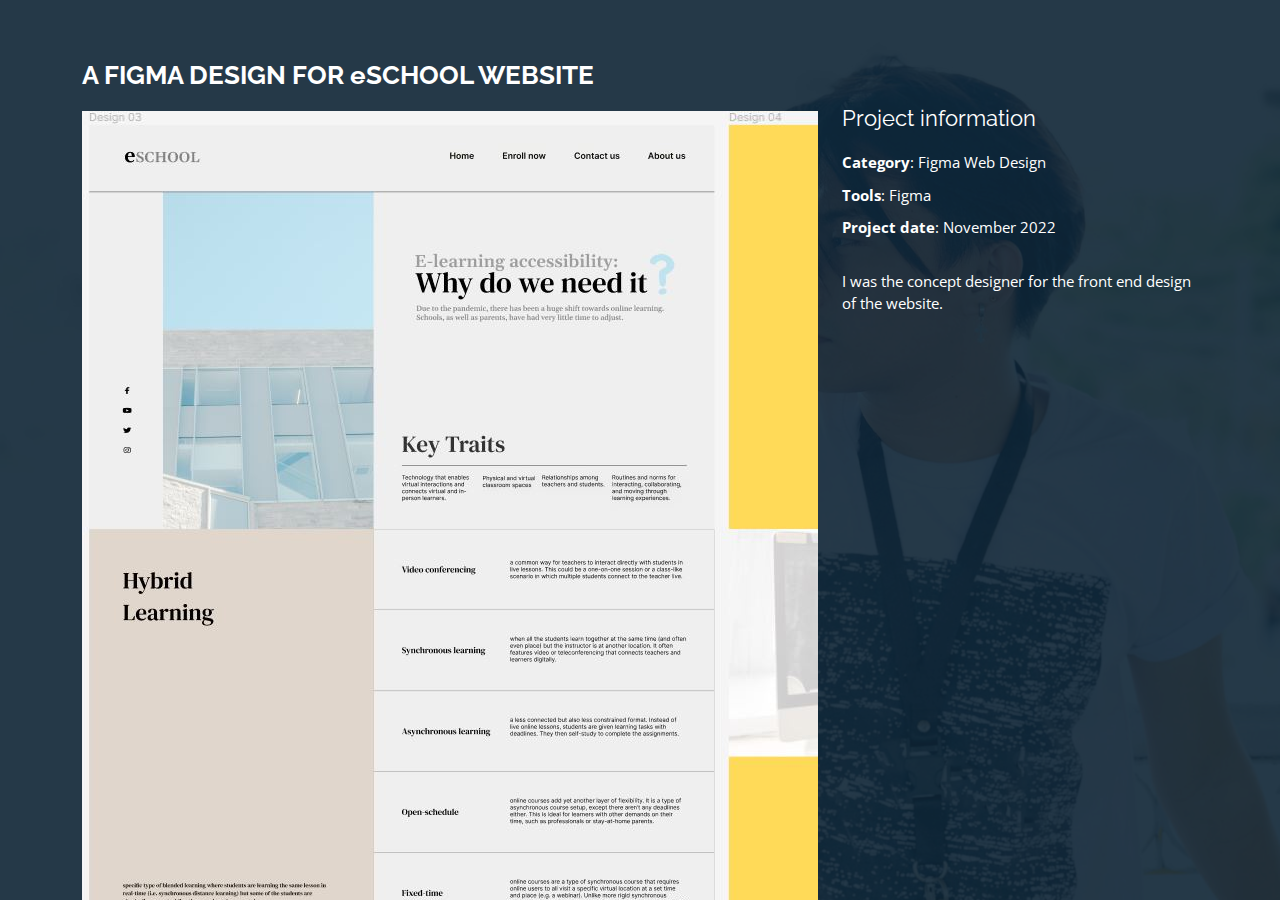
==== portfolio-figma-design-eschool-website.html @ 555235fd "changes" ====
<!DOCTYPE html>
<html lang="en">

<head>
  <meta charset="utf-8">
  <meta content="width=device-width, initial-scale=1.0" name="viewport">

  <title>Lou' Portfolio - FIGMA DESIGN eSCHOOL WEBSITE</title>
  <meta content="" name="description">
  <meta content="" name="keywords">

  <!-- Favicons -->
  <link href="assets/img/favicon.png" rel="icon">
  <link href="assets/img/apple-touch-icon.png" rel="apple-touch-icon">

  <!-- Google Fonts -->
  <link href="https://fonts.googleapis.com/css?family=Open+Sans:300,300i,400,400i,600,600i,700,700i|Raleway:300,300i,400,400i,500,500i,600,600i,700,700i|Poppins:300,300i,400,400i,500,500i,600,600i,700,700i" rel="stylesheet">

  <!-- Vendor CSS Files -->
  <link href="assets/vendor/bootstrap/css/bootstrap.min.css" rel="stylesheet">
  <link href="assets/vendor/bootstrap-icons/bootstrap-icons.css" rel="stylesheet">
  <link href="assets/vendor/boxicons/css/boxicons.min.css" rel="stylesheet">
  <link href="assets/vendor/glightbox/css/glightbox.min.css" rel="stylesheet">
  <link href="assets/vendor/remixicon/remixicon.css" rel="stylesheet">
  <link href="assets/vendor/swiper/swiper-bundle.min.css" rel="stylesheet">

  <!-- Template Main CSS File -->
  <link href="assets/css/style.css" rel="stylesheet">

  <!-- =======================================================
  * Template Name: Personal - v4.0.1
  * Template URL: https://bootstrapmade.com/personal-free-resume-bootstrap-template/
  * Author: BootstrapMade.com
  * License: https://bootstrapmade.com/license/
  ======================================================== -->
</head>

<body>

  <main id="main">

    <!-- ======= Portfolio Details ======= -->
    <div id="portfolio-details" class="portfolio-details">
      <div class="container">

        <div class="row">

          <div class="col-lg-8">
            <h2 class="portfolio-title">A FIGMA DESIGN FOR eSCHOOL WEBSITE</h2>

            <div class="portfolio-details-slider swiper-container">
              <div class="swiper-wrapper align-items-center">

                <div class="swiper-slide">
                  <img src="assets/img/portfolio/Figma/Figma 3.JPG" alt="">
                </div>

              </div>
              <div class="swiper-pagination"></div>
            </div>

          </div>

          <div class="col-lg-4 portfolio-info">
            <h3>Project information</h3>
            <ul>
              <li><strong>Category</strong>: Figma Web Design</li>
              <li><strong>Tools</strong>: Figma</li>
              <li><strong>Project date</strong>: November 2022</li>
            </ul>

            <p>
              I was the concept designer for the front end design of the website.
            </p>
          </div>

        </div>

      </div>
    </div><!-- End Portfolio Details -->

  </main><!-- End #main -->

  <div class="credits">
    <!-- All the links in the footer should remain intact. -->
    <!-- You can delete the links only if you purchased the pro version. -->
    <!-- Licensing information: https://bootstrapmade.com/license/ -->
    <!-- Purchase the pro version with working PHP/AJAX contact form: https://bootstrapmade.com/personal-free-resume-bootstrap-template/ -->
    Designed by <a href="https://bootstrapmade.com/">BootstrapMade</a>
  </div>

  <!-- Vendor JS Files -->
  <script src="assets/vendor/bootstrap/js/bootstrap.bundle.min.js"></script>
  <script src="assets/vendor/glightbox/js/glightbox.min.js"></script>
  <script src="assets/vendor/isotope-layout/isotope.pkgd.min.js"></script>
  <script src="assets/vendor/php-email-form/validate.js"></script>
  <script src="assets/vendor/purecounter/purecounter.js"></script>
  <script src="assets/vendor/swiper/swiper-bundle.min.js"></script>
  <script src="assets/vendor/waypoints/noframework.waypoints.js"></script>

  <!-- Template Main JS File -->
  <script src="assets/js/main.js"></script>

</body>

</html>
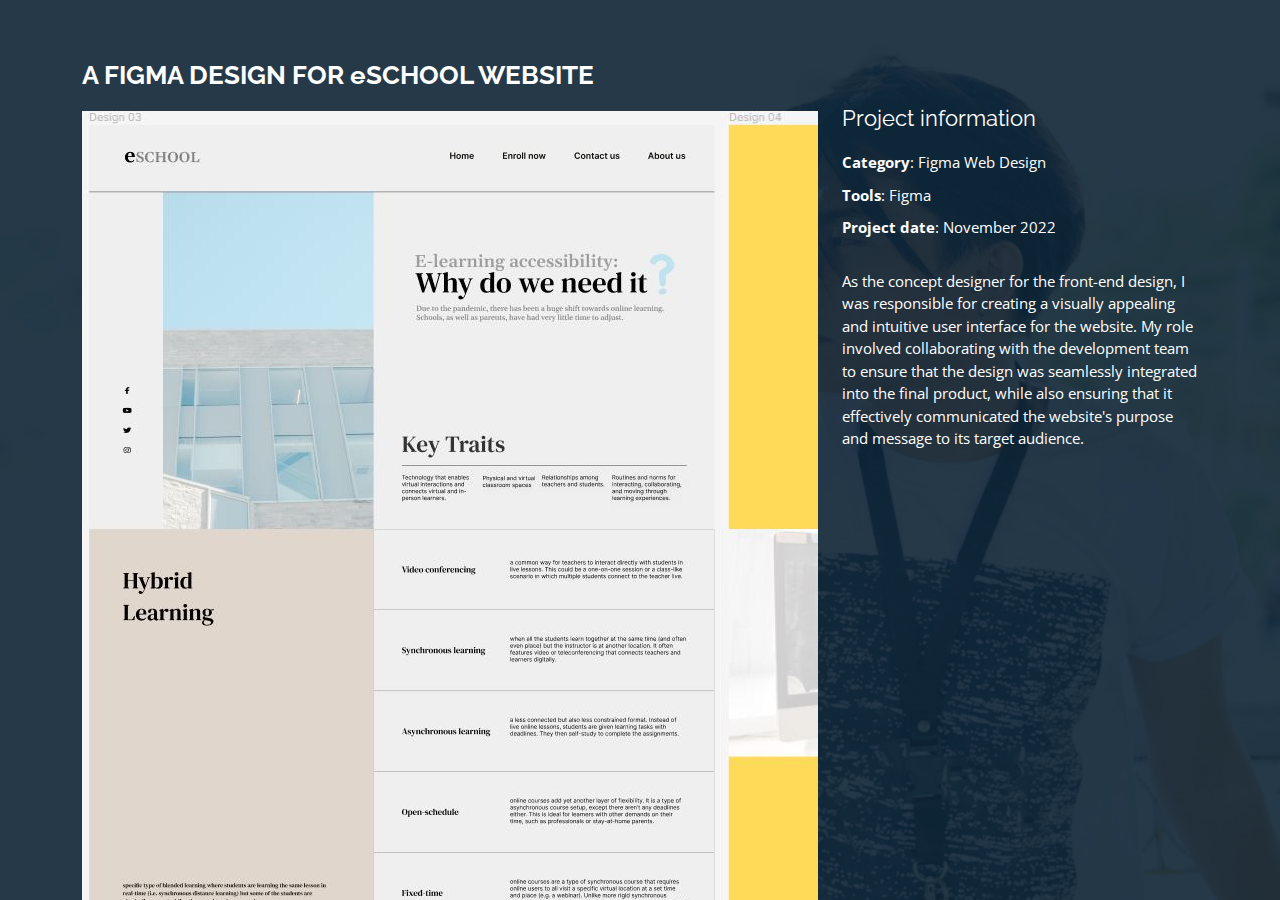
==== commit 1af84d71: "new changes" ====
--- a/portfolio-figma-design-eschool-website.html
+++ b/portfolio-figma-design-eschool-website.html
@@ -2,32 +2,32 @@
 <html lang="en">
 
 <head>
-  <meta charset="utf-8">
-  <meta content="width=device-width, initial-scale=1.0" name="viewport">
+    <meta charset="utf-8">
+    <meta content="width=device-width, initial-scale=1.0" name="viewport">
 
-  <title>Lou' Portfolio - FIGMA DESIGN eSCHOOL WEBSITE</title>
-  <meta content="" name="description">
-  <meta content="" name="keywords">
+    <title>Lou' Portfolio - FIGMA DESIGN eSCHOOL WEBSITE</title>
+    <meta content="" name="description">
+    <meta content="" name="keywords">
 
-  <!-- Favicons -->
-  <link href="assets/img/favicon.png" rel="icon">
-  <link href="assets/img/apple-touch-icon.png" rel="apple-touch-icon">
+    <!-- Favicons -->
+    <link href="assets/img/favicon.png" rel="icon">
+    <link href="assets/img/apple-touch-icon.png" rel="apple-touch-icon">
 
-  <!-- Google Fonts -->
-  <link href="https://fonts.googleapis.com/css?family=Open+Sans:300,300i,400,400i,600,600i,700,700i|Raleway:300,300i,400,400i,500,500i,600,600i,700,700i|Poppins:300,300i,400,400i,500,500i,600,600i,700,700i" rel="stylesheet">
+    <!-- Google Fonts -->
+    <link href="https://fonts.googleapis.com/css?family=Open+Sans:300,300i,400,400i,600,600i,700,700i|Raleway:300,300i,400,400i,500,500i,600,600i,700,700i|Poppins:300,300i,400,400i,500,500i,600,600i,700,700i" rel="stylesheet">
 
-  <!-- Vendor CSS Files -->
-  <link href="assets/vendor/bootstrap/css/bootstrap.min.css" rel="stylesheet">
-  <link href="assets/vendor/bootstrap-icons/bootstrap-icons.css" rel="stylesheet">
-  <link href="assets/vendor/boxicons/css/boxicons.min.css" rel="stylesheet">
-  <link href="assets/vendor/glightbox/css/glightbox.min.css" rel="stylesheet">
-  <link href="assets/vendor/remixicon/remixicon.css" rel="stylesheet">
-  <link href="assets/vendor/swiper/swiper-bundle.min.css" rel="stylesheet">
+    <!-- Vendor CSS Files -->
+    <link href="assets/vendor/bootstrap/css/bootstrap.min.css" rel="stylesheet">
+    <link href="assets/vendor/bootstrap-icons/bootstrap-icons.css" rel="stylesheet">
+    <link href="assets/vendor/boxicons/css/boxicons.min.css" rel="stylesheet">
+    <link href="assets/vendor/glightbox/css/glightbox.min.css" rel="stylesheet">
+    <link href="assets/vendor/remixicon/remixicon.css" rel="stylesheet">
+    <link href="assets/vendor/swiper/swiper-bundle.min.css" rel="stylesheet">
 
-  <!-- Template Main CSS File -->
-  <link href="assets/css/style.css" rel="stylesheet">
+    <!-- Template Main CSS File -->
+    <link href="assets/css/style.css" rel="stylesheet">
 
-  <!-- =======================================================
+    <!-- =======================================================
   * Template Name: Personal - v4.0.1
   * Template URL: https://bootstrapmade.com/personal-free-resume-bootstrap-template/
   * Author: BootstrapMade.com
@@ -37,69 +37,72 @@
 
 <body>
 
-  <main id="main">
+    <main id="main">
 
-    <!-- ======= Portfolio Details ======= -->
-    <div id="portfolio-details" class="portfolio-details">
-      <div class="container">
+        <!-- ======= Portfolio Details ======= -->
+        <div id="portfolio-details" class="portfolio-details">
+            <div class="container">
 
-        <div class="row">
+                <div class="row">
 
-          <div class="col-lg-8">
-            <h2 class="portfolio-title">A FIGMA DESIGN FOR eSCHOOL WEBSITE</h2>
+                    <div class="col-lg-8">
+                        <h2 class="portfolio-title">A FIGMA DESIGN FOR eSCHOOL WEBSITE</h2>
 
-            <div class="portfolio-details-slider swiper-container">
-              <div class="swiper-wrapper align-items-center">
+                        <div class="portfolio-details-slider swiper-container">
+                            <div class="swiper-wrapper align-items-center">
 
-                <div class="swiper-slide">
-                  <img src="assets/img/portfolio/Figma/Figma 3.JPG" alt="">
+                                <div class="swiper-slide">
+                                    <img src="assets/img/portfolio/Figma/Figma 3.JPG" alt="">
+                                </div>
+
+                            </div>
+                            <div class="swiper-pagination"></div>
+                        </div>
+
+                    </div>
+
+                    <div class="col-lg-4 portfolio-info">
+                        <h3>Project information</h3>
+                        <ul>
+                            <li><strong>Category</strong>: Figma Web Design</li>
+                            <li><strong>Tools</strong>: Figma</li>
+                            <li><strong>Project date</strong>: November 2022</li>
+                        </ul>
+
+                        <p>
+                            As the concept designer for the front-end design, I was responsible for creating a visually appealing and intuitive user interface for the website. My role involved collaborating with the development team to ensure that the design was seamlessly integrated
+                            into the final product, while also ensuring that it effectively communicated the website's purpose and message to its target audience.
+                        </p>
+                    </div>
+
                 </div>
 
-              </div>
-              <div class="swiper-pagination"></div>
             </div>
+        </div>
+        <!-- End Portfolio Details -->
 
-          </div>
+    </main>
+    <!-- End #main -->
 
-          <div class="col-lg-4 portfolio-info">
-            <h3>Project information</h3>
-            <ul>
-              <li><strong>Category</strong>: Figma Web Design</li>
-              <li><strong>Tools</strong>: Figma</li>
-              <li><strong>Project date</strong>: November 2022</li>
-            </ul>
+    <div class="credits">
+        <!-- All the links in the footer should remain intact. -->
+        <!-- You can delete the links only if you purchased the pro version. -->
+        <!-- Licensing information: https://bootstrapmade.com/license/ -->
+        <!-- Purchase the pro version with working PHP/AJAX contact form: https://bootstrapmade.com/personal-free-resume-bootstrap-template/ -->
+        Designed by <a href="https://bootstrapmade.com/">BootstrapMade</a>
+    </div>
 
-            <p>
-              I was the concept designer for the front end design of the website.
-            </p>
-          </div>
+    <!-- Vendor JS Files -->
+    <script src="assets/vendor/bootstrap/js/bootstrap.bundle.min.js"></script>
+    <script src="assets/vendor/glightbox/js/glightbox.min.js"></script>
+    <script src="assets/vendor/isotope-layout/isotope.pkgd.min.js"></script>
+    <script src="assets/vendor/php-email-form/validate.js"></script>
+    <script src="assets/vendor/purecounter/purecounter.js"></script>
+    <script src="assets/vendor/swiper/swiper-bundle.min.js"></script>
+    <script src="assets/vendor/waypoints/noframework.waypoints.js"></script>
 
-        </div>
-
-      </div>
-    </div><!-- End Portfolio Details -->
-
-  </main><!-- End #main -->
-
-  <div class="credits">
-    <!-- All the links in the footer should remain intact. -->
-    <!-- You can delete the links only if you purchased the pro version. -->
-    <!-- Licensing information: https://bootstrapmade.com/license/ -->
-    <!-- Purchase the pro version with working PHP/AJAX contact form: https://bootstrapmade.com/personal-free-resume-bootstrap-template/ -->
-    Designed by <a href="https://bootstrapmade.com/">BootstrapMade</a>
-  </div>
-
-  <!-- Vendor JS Files -->
-  <script src="assets/vendor/bootstrap/js/bootstrap.bundle.min.js"></script>
-  <script src="assets/vendor/glightbox/js/glightbox.min.js"></script>
-  <script src="assets/vendor/isotope-layout/isotope.pkgd.min.js"></script>
-  <script src="assets/vendor/php-email-form/validate.js"></script>
-  <script src="assets/vendor/purecounter/purecounter.js"></script>
-  <script src="assets/vendor/swiper/swiper-bundle.min.js"></script>
-  <script src="assets/vendor/waypoints/noframework.waypoints.js"></script>
-
-  <!-- Template Main JS File -->
-  <script src="assets/js/main.js"></script>
+    <!-- Template Main JS File -->
+    <script src="assets/js/main.js"></script>
 
 </body>
 
